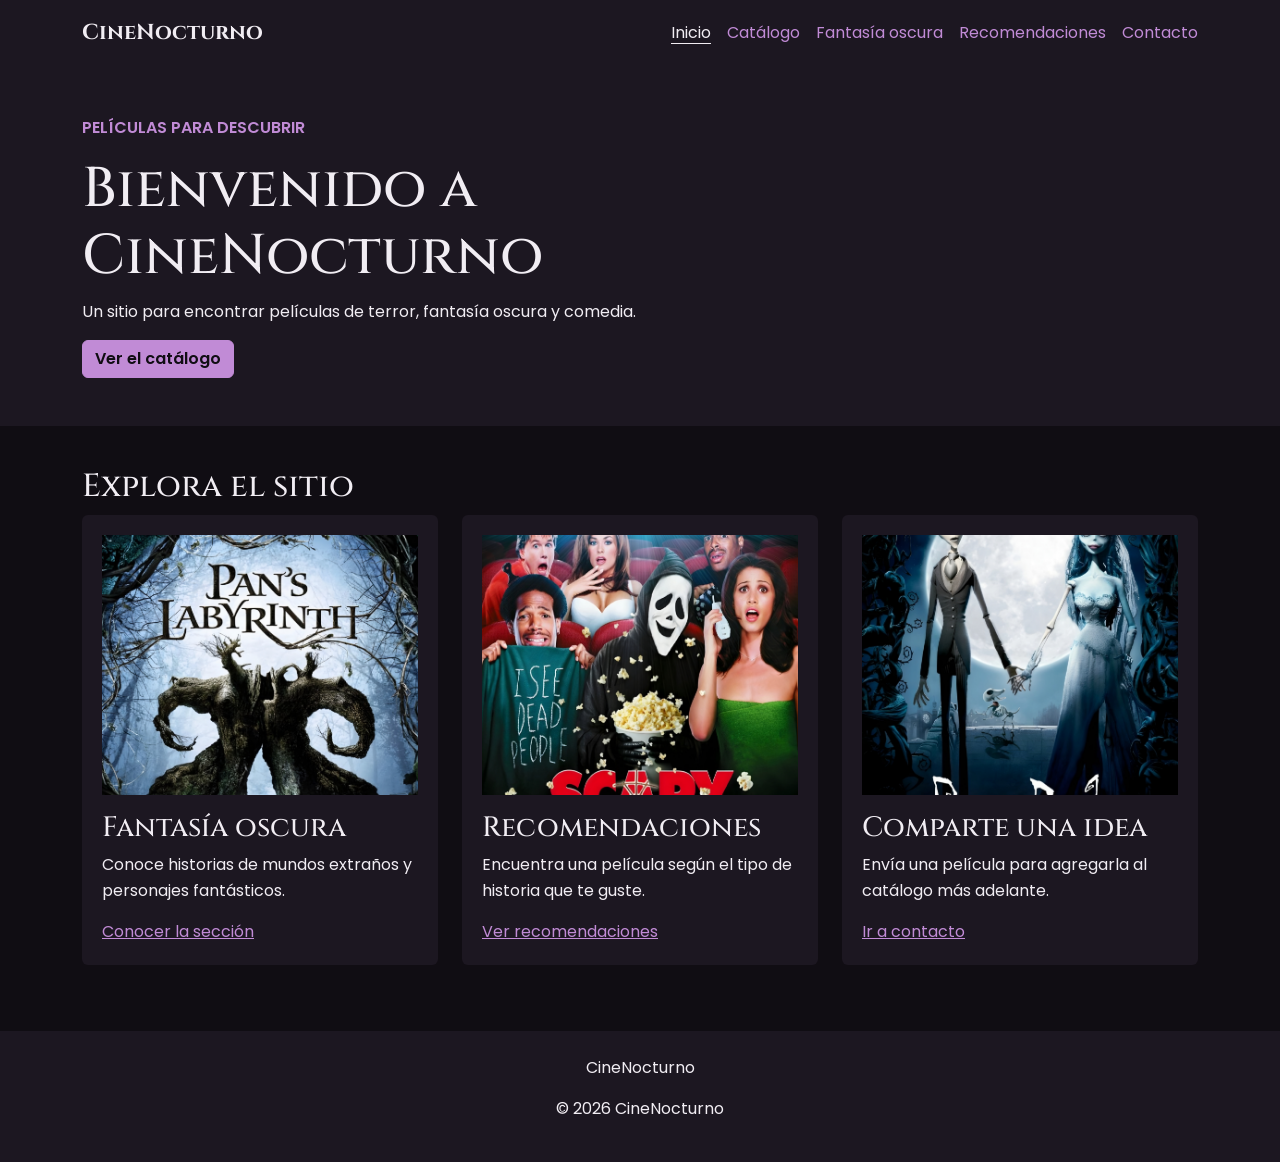
==== index.html @ bd32601a "Subí las paginas al repositorio" ====
<!DOCTYPE html>
<html lang="es">
<head>
    <meta charset="UTF-8">
    <meta name="viewport" content="width=device-width, initial-scale=1.0">
    <title>CineNocturno | Inicio</title>
    <link rel="preconnect" href="https://fonts.googleapis.com">
    <link rel="preconnect" href="https://fonts.gstatic.com" crossorigin>
    <link href="https://fonts.googleapis.com/css2?family=Cinzel:wght@400;600;700&family=Poppins:wght@400;500;600&display=swap" rel="stylesheet">
    <link href="https://cdn.jsdelivr.net/npm/bootstrap@5.3.8/dist/css/bootstrap.min.css" rel="stylesheet" integrity="sha384-sRIl4kxILFvY47J16cr9ZwB07vP4J8+LH7qKQnuqkuIAvNWLzeN8tE5YBujZqJLB" crossorigin="anonymous">
    <link rel="stylesheet" href="css/style.css">
</head>
<body>
    <header>
        <nav class="navbar">
            <div class="container d-flex flex-column flex-lg-row justify-content-between align-items-lg-center gap-3">
                <a class="marca" href="index.html">CineNocturno</a>
                <ul class="lista-menu d-flex flex-wrap gap-3 mb-0">
                    <li><a aria-current="page" href="index.html">Inicio</a></li>
                    <li><a href="catalogo.html">Catálogo</a></li>
                    <li><a href="fantasia.html">Fantasía oscura</a></li>
                    <li><a href="recomendaciones.html">Recomendaciones</a></li>
                    <li><a href="contacto.html">Contacto</a></li>
                </ul>
            </div>
        </nav>
    </header>

    <main>
        <section class="portada">
            <div class="container py-5">
                <p class="etiqueta">PELÍCULAS PARA DESCUBRIR</p>
                <h1>Bienvenido a CineNocturno</h1>
                <p>Un sitio para encontrar películas de terror, fantasía oscura y comedia.</p>
                <a class="btn boton-principal" href="catalogo.html">Ver el catálogo</a>
            </div>
        </section>

        <section class="container seccion">
            <h2>Explora el sitio</h2>
            <div class="row g-4">
                <article class="col-12 col-md-4">
                    <div class="tarjeta h-100">
                        <img src="img/fauno.jpg" alt="Imagen de El laberinto del fauno" class="img-fluid imagen-tarjeta" loading="lazy">
                        <h3>Fantasía oscura</h3>
                        <p>Conoce historias de mundos extraños y personajes fantásticos.</p>
                        <a href="fantasia.html">Conocer la sección</a>
                    </div>
                </article>
                <article class="col-12 col-md-4">
                    <div class="tarjeta h-100">
                        <img src="img/scarymovie.jpg" alt="Imagen de Scary Movie" class="img-fluid imagen-tarjeta" loading="lazy">
                        <h3>Recomendaciones</h3>
                        <p>Encuentra una película según el tipo de historia que te guste.</p>
                        <a href="recomendaciones.html">Ver recomendaciones</a>
                    </div>
                </article>
                <article class="col-12 col-md-4">
                    <div class="tarjeta h-100">
                        <img src="img/cadaver.jpg" alt="Imagen de El cadáver de la novia" class="img-fluid imagen-tarjeta" loading="lazy">
                        <h3>Comparte una idea</h3>
                        <p>Envía una película para agregarla al catálogo más adelante.</p>
                        <a href="contacto.html">Ir a contacto</a>
                    </div>
                </article>
            </div>
        </section>
    </main>

    <footer class="pie">
        <div class="container text-center">
            <p>CineNocturno</p>
            <p>© <span class="anio"></span> CineNocturno</p>
        </div>
    </footer>
    <script src="js/script.js"></script>
</body>
</html>
---- css/style.css ----
/* Colores principales del sitio */
:root {
    --fondo: #100d13;
    --superficie: #1c1721;
    --texto: #f1edf3;
    --acento: #c18bd6;
}

* {
    box-sizing: border-box;
}

body {
    margin: 0;
    background-color: var(--fondo);
    color: var(--texto);
    font-family: "Poppins", Arial, sans-serif;
    line-height: 1.6;
}

h1,
h2,
h3,
.marca {
    font-family: "Cinzel", Georgia, serif;
}

.navbar,
.pie,
.tarjeta,
.formulario {
    background-color: var(--superficie);
}

.navbar {
    padding: 16px 0;
}

.marca {
    color: var(--texto);
    font-size: 1.35rem;
    font-weight: 700;
    text-decoration: none;
}

.lista-menu {
    padding-left: 0;
    list-style: none;
}

.lista-menu a,
a {
    color: var(--acento);
}

.lista-menu a {
    text-decoration: none;
}

.lista-menu a:hover,
.lista-menu a[aria-current="page"] {
    color: var(--texto);
    text-decoration: underline;
    text-underline-offset: 5px;
}

.portada,
.encabezado {
    background-color: var(--superficie);
}

.portada h1,
.encabezado h1 {
    max-width: 800px;
    font-size: clamp(2rem, 5vw, 3.5rem);
}

.seccion {
    padding-top: 42px;
    padding-bottom: 42px;
}

.etiqueta,
.genero {
    color: var(--acento);
    font-weight: 600;
}

.tarjeta,
.formulario {
    height: 100%;
    padding: 20px;
    border-radius: 6px;
}

.imagen-tarjeta {
    width: 100%;
    height: 260px;
    margin-bottom: 16px;
    object-fit: cover;
}

.imagen-destacada {
    width: 100%;
    max-height: 430px;
    object-fit: cover;
}

.boton-principal,
.boton-secundario {
    border: 1px solid var(--acento);
    background-color: var(--acento);
    color: var(--fondo);
    font-weight: 600;
}

.boton-principal:hover,
.boton-secundario:hover,
.boton-secundario.favorita {
    border-color: var(--texto);
    background-color: var(--texto);
    color: var(--fondo);
}

.campo-oscuro {
    border-color: var(--acento);
    background-color: var(--fondo);
    color: var(--texto);
}

.campo-oscuro:focus {
    border-color: var(--acento);
    background-color: var(--fondo);
    color: var(--texto);
    box-shadow: 0 0 0 0.2rem rgba(193, 139, 214, 0.25);
}

.campo-oscuro option {
    background-color: var(--superficie);
    color: var(--texto);
}

.tarjeta-pelicula.oculta {
    display: none;
}

.mensaje-exito,
.mensaje-error {
    padding: 12px;
    background-color: var(--superficie);
}

.mensaje-exito {
    border-left: 5px solid var(--acento);
}

.mensaje-error {
    border-left: 5px solid var(--texto);
}

.pie {
    margin-top: 24px;
    padding: 24px 0;
    text-align: center;
}

a:focus-visible,
button:focus-visible,
input:focus-visible,
select:focus-visible,
textarea:focus-visible {
    outline: 3px solid var(--acento);
    outline-offset: 3px;
}

@media (max-width: 576px) {
    .seccion {
        padding-top: 28px;
        padding-bottom: 28px;
    }

    .imagen-tarjeta {
        height: 220px;
    }
}
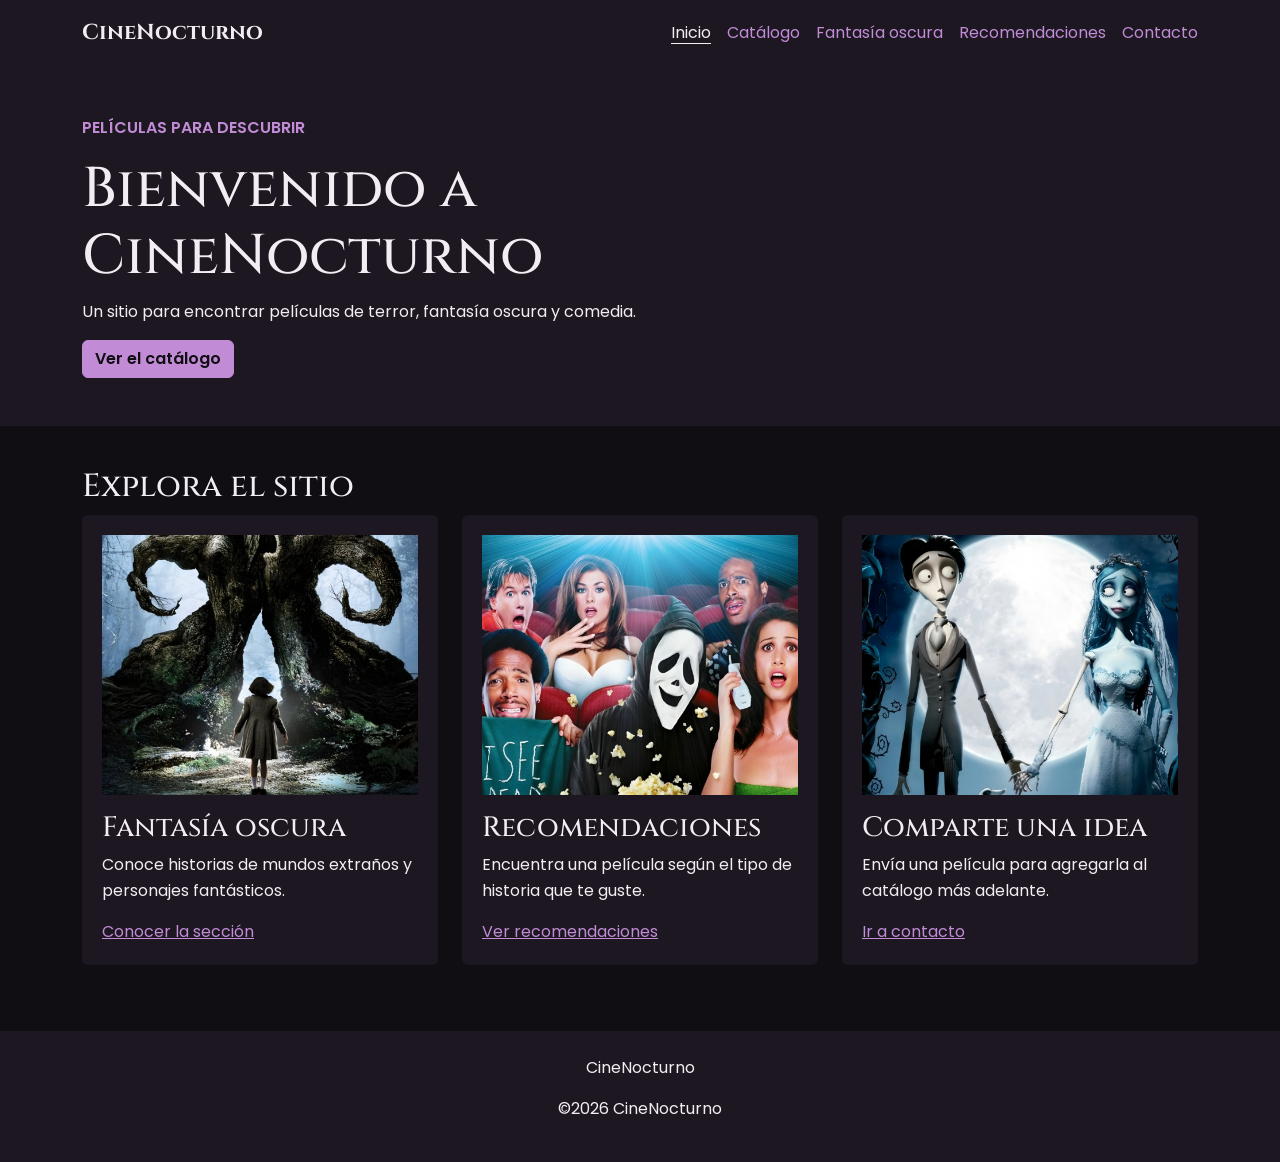
==== commit 861a4545: "corregí más errores" ====
--- a/index.html
+++ b/index.html
@@ -70,9 +70,9 @@
     <footer class="pie">
         <div class="container text-center">
             <p>CineNocturno</p>
-            <p>© <span class="anio"></span> CineNocturno</p>
+            <p>©2026 CineNocturno</p>
         </div>
     </footer>
     <script src="js/script.js"></script>
 </body>
-</html>
+</html>
--- a/css/style.css
+++ b/css/style.css
@@ -1,4 +1,3 @@
-/* Colores principales del sitio */
 :root {
     --fondo: #100d13;
     --superficie: #1c1721;
@@ -18,17 +17,12 @@
     line-height: 1.6;
 }
 
-h1,
-h2,
-h3,
+h1, h2, h3,
 .marca {
     font-family: "Cinzel", Georgia, serif;
 }
 
-.navbar,
-.pie,
-.tarjeta,
-.formulario {
+.navbar, .pie, .tarjeta, .formulario {
     background-color: var(--superficie);
 }
 
@@ -48,8 +42,7 @@
     list-style: none;
 }
 
-.lista-menu a,
-a {
+.lista-menu a, a {
     color: var(--acento);
 }
 
@@ -57,20 +50,17 @@
     text-decoration: none;
 }
 
-.lista-menu a:hover,
-.lista-menu a[aria-current="page"] {
+.lista-menu a:hover, .lista-menu a[aria-current="page"] {
     color: var(--texto);
     text-decoration: underline;
     text-underline-offset: 5px;
 }
 
-.portada,
-.encabezado {
+.portada, .encabezado {
     background-color: var(--superficie);
 }
 
-.portada h1,
-.encabezado h1 {
+.portada h1, .encabezado h1 {
     max-width: 800px;
     font-size: clamp(2rem, 5vw, 3.5rem);
 }
@@ -80,14 +70,12 @@
     padding-bottom: 42px;
 }
 
-.etiqueta,
-.genero {
+.etiqueta, .genero {
     color: var(--acento);
     font-weight: 600;
 }
 
-.tarjeta,
-.formulario {
+.tarjeta, .formulario {
     height: 100%;
     padding: 20px;
     border-radius: 6px;
@@ -106,17 +94,14 @@
     object-fit: cover;
 }
 
-.boton-principal,
-.boton-secundario {
+.boton-principal, .boton-secundario {
     border: 1px solid var(--acento);
     background-color: var(--acento);
     color: var(--fondo);
     font-weight: 600;
 }
 
-.boton-principal:hover,
-.boton-secundario:hover,
-.boton-secundario.favorita {
+.boton-principal:hover, .boton-secundario:hover, .boton-secundario.favorita {
     border-color: var(--texto);
     background-color: var(--texto);
     color: var(--fondo);
@@ -144,8 +129,7 @@
     display: none;
 }
 
-.mensaje-exito,
-.mensaje-error {
+.mensaje-exito, .mensaje-error {
     padding: 12px;
     background-color: var(--superficie);
 }
@@ -158,17 +142,17 @@
     border-left: 5px solid var(--texto);
 }
 
+.lista-favoritas {
+    padding-left: 22px;
+}
+
 .pie {
     margin-top: 24px;
     padding: 24px 0;
     text-align: center;
 }
 
-a:focus-visible,
-button:focus-visible,
-input:focus-visible,
-select:focus-visible,
-textarea:focus-visible {
+a:focus-visible, button:focus-visible, input:focus-visible, select:focus-visible, textarea:focus-visible {
     outline: 3px solid var(--acento);
     outline-offset: 3px;
 }
@@ -182,4 +166,4 @@
     .imagen-tarjeta {
         height: 220px;
     }
-}
+}
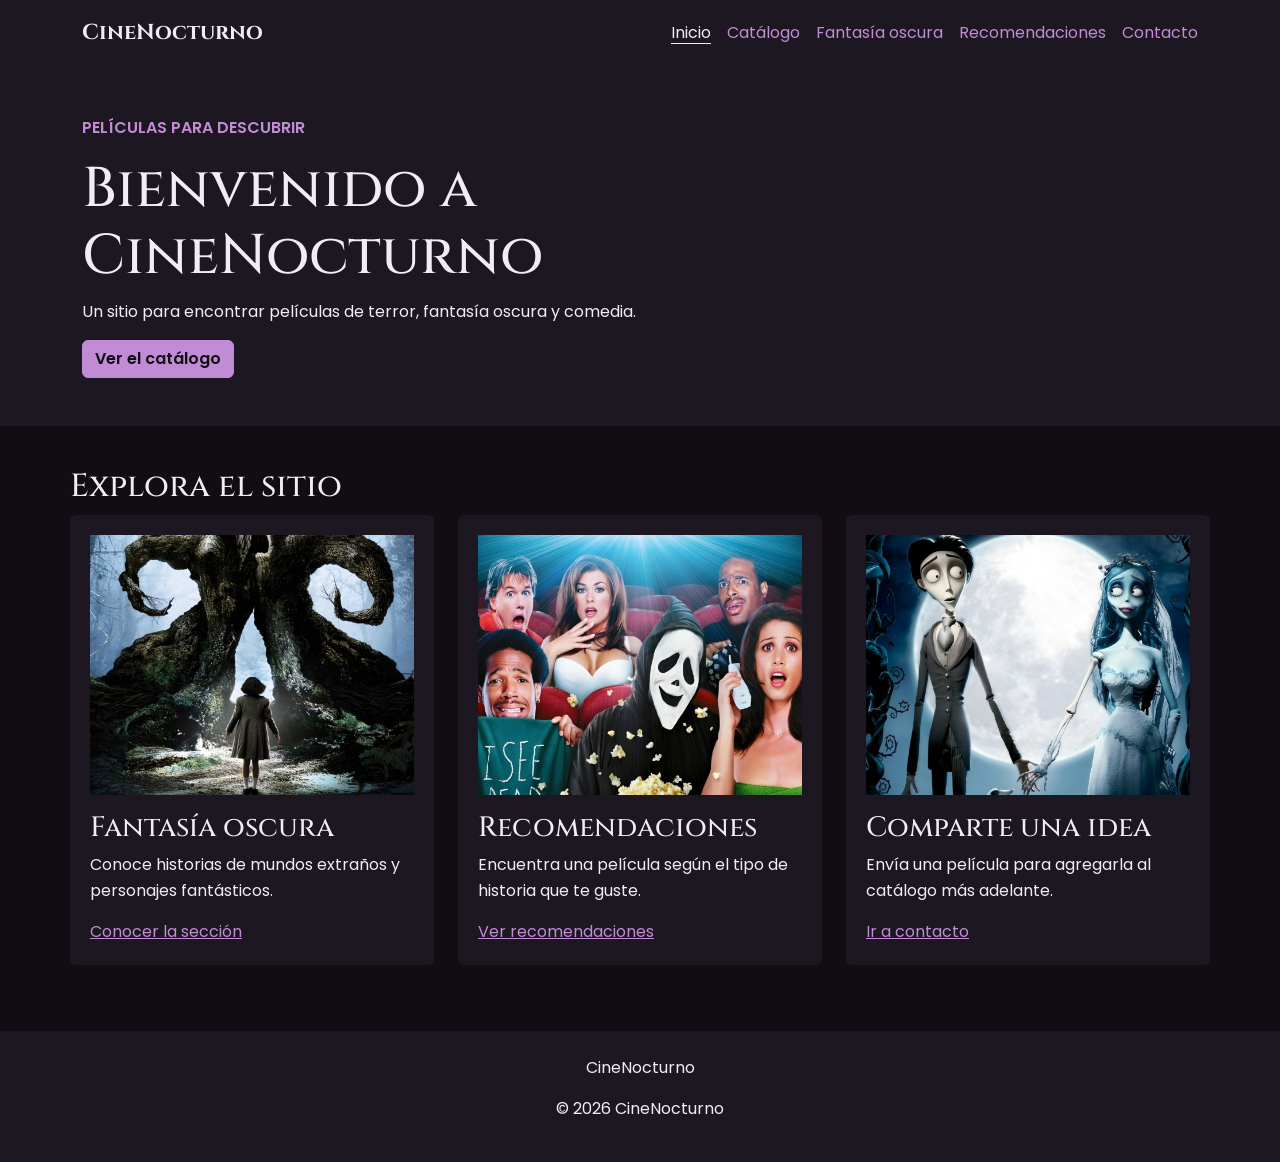
==== commit 2716c1a2: "modifique los archivos porque no se veian bien" ====
--- a/index.html
+++ b/index.html
@@ -70,7 +70,7 @@
     <footer class="pie">
         <div class="container text-center">
             <p>CineNocturno</p>
-            <p>©2026 CineNocturno</p>
+            <p>© 2026 CineNocturno</p>
         </div>
     </footer>
     <script src="js/script.js"></script>
--- a/css/style.css
+++ b/css/style.css
@@ -11,19 +11,18 @@
 
 body {
     margin: 0;
-    background-color: var(--fondo);
+    background: var(--fondo);
     color: var(--texto);
     font-family: "Poppins", Arial, sans-serif;
     line-height: 1.6;
 }
 
-h1, h2, h3,
-.marca {
+h1, h2, h3, .marca {
     font-family: "Cinzel", Georgia, serif;
 }
 
-.navbar, .pie, .tarjeta, .formulario {
-    background-color: var(--superficie);
+.navbar, .pie, .tarjeta, .formulario, .portada, .encabezado {
+    background: var(--superficie);
 }
 
 .navbar {
@@ -42,7 +41,7 @@
     list-style: none;
 }
 
-.lista-menu a, a {
+a, .etiqueta, .genero {
     color: var(--acento);
 }
 
@@ -56,22 +55,16 @@
     text-underline-offset: 5px;
 }
 
-.portada, .encabezado {
-    background-color: var(--superficie);
-}
-
 .portada h1, .encabezado h1 {
     max-width: 800px;
     font-size: clamp(2rem, 5vw, 3.5rem);
 }
 
 .seccion {
-    padding-top: 42px;
-    padding-bottom: 42px;
+    padding: 42px 0;
 }
 
 .etiqueta, .genero {
-    color: var(--acento);
     font-weight: 600;
 }
 
@@ -96,32 +89,29 @@
 
 .boton-principal, .boton-secundario {
     border: 1px solid var(--acento);
-    background-color: var(--acento);
+    background: var(--acento);
     color: var(--fondo);
     font-weight: 600;
 }
 
 .boton-principal:hover, .boton-secundario:hover, .boton-secundario.favorita {
     border-color: var(--texto);
-    background-color: var(--texto);
+    background: var(--texto);
     color: var(--fondo);
 }
 
-.campo-oscuro {
+.campo-oscuro, .campo-oscuro:focus {
     border-color: var(--acento);
-    background-color: var(--fondo);
+    background: var(--fondo);
     color: var(--texto);
 }
 
 .campo-oscuro:focus {
-    border-color: var(--acento);
-    background-color: var(--fondo);
-    color: var(--texto);
     box-shadow: 0 0 0 0.2rem rgba(193, 139, 214, 0.25);
 }
 
 .campo-oscuro option {
-    background-color: var(--superficie);
+    background: var(--superficie);
     color: var(--texto);
 }
 
@@ -131,7 +121,7 @@
 
 .mensaje-exito, .mensaje-error {
     padding: 12px;
-    background-color: var(--superficie);
+    background: var(--superficie);
 }
 
 .mensaje-exito {
@@ -159,8 +149,7 @@
 
 @media (max-width: 576px) {
     .seccion {
-        padding-top: 28px;
-        padding-bottom: 28px;
+        padding: 28px 0;
     }
 
     .imagen-tarjeta {
